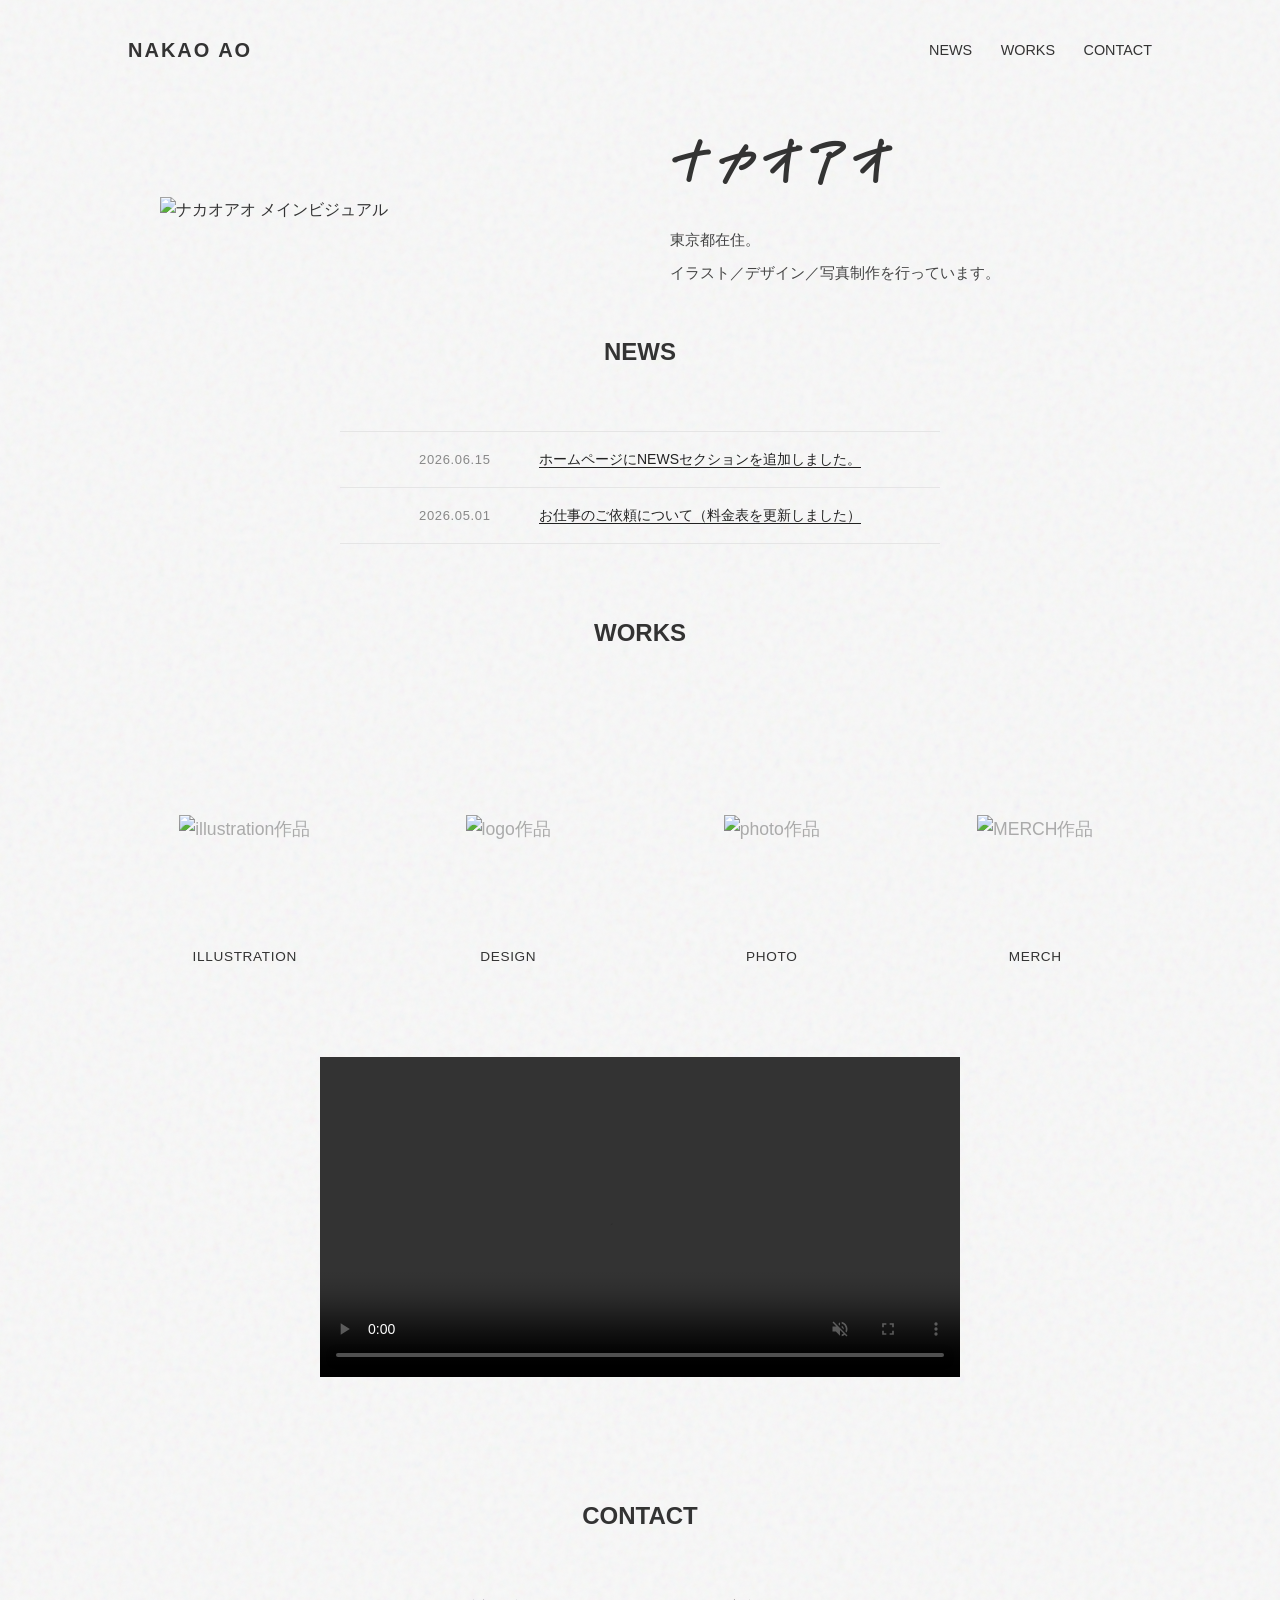
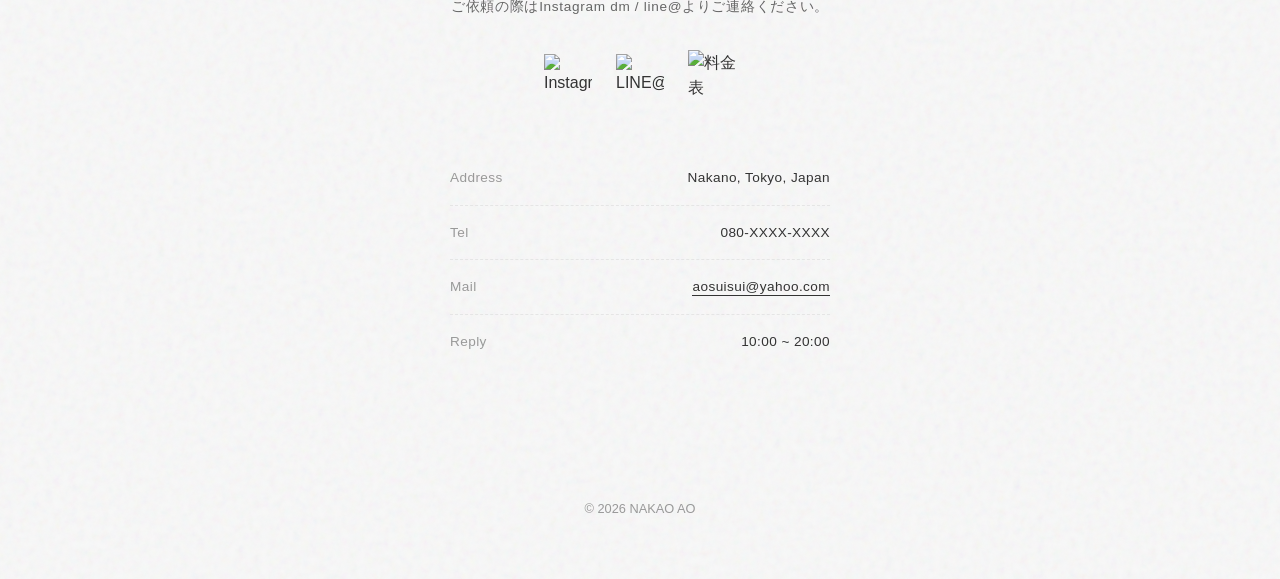
==== index.html @ 47efd1b9 "Add files via upload" ====
<!doctype html>
<html lang="ja">
  <head>
    <meta charset="UTF-8" />
    <meta name="viewport" content="width=device-width, initial-scale=1.0" />
    <title>AO NAKAO</title>
    <link rel="stylesheet" href="style.css" />
  </head>
  <body>
    <!-- ヘッダー -->
    <header class="site-header">
      <div class="logo">NAKAO AO</div>
      <nav class="nav-links">
        <a href="#news">news</a>
        <a href="#works">works</a>
        <a href="#contact">contact</a>
      </nav>
    </header>

    <main>
      <!-- ABOUT / メインビジュアル -->
      <section id="about" class="main-visual-wrapper">
        <div class="mv-left">
          <img src="images/傘.png" alt="ナカオアオ メインビジュアル" />
        </div>
        <div class="mv-right">
          <h1 class="title-font">ナカオアオ</h1>
          <div class="about-content">
            <p>東京都在住。</p>
            <p>イラスト／デザイン／写真制作を行っています。</p>
          </div>
        </div>
      </section>

      <!-- NEWS -->
      <section id="news" class="news-section">
        <h2>NEWS</h2>
        <div class="news-container">
          <div class="news-item">
            <span class="news-date">2026.06.15</span>
            <p class="news-content">
              <a href="news-1.html"
                >ホームページにNEWSセクションを追加しました。</a
              >
            </p>
          </div>
          <div class="news-item">
            <span class="news-date">2026.05.01</span>
            <p class="news-content">
              <a href="price.html"
                >お仕事のご依頼について（料金表を更新しました）</a
              >
            </p>
          </div>
        </div>
      </section>

      <!-- WORKS -->
      <section id="works" class="works-section">
        <h2>WORKS</h2>
        <div class="works-grid">
          <a href="illustration.html" class="grid-item">
            <div class="image-placeholder">
              <img src="images/落書き３.png" alt="illustration作品" />
            </div>
            <span>illustration</span>
          </a>

          <a href="logo.html" class="grid-item">
            <div class="image-placeholder">
              <img src="images/落書き４.png" alt="logo作品" />
            </div>
            <span>design</span>
          </a>
          <a href="photo.html" class="grid-item">
            <div class="image-placeholder">
              <img src="images/落書き５.png" alt="photo作品" />
            </div>
            <span>photo</span>
          </a>
          <a href="merch.html" class="grid-item">
            <div class="image-placeholder">
              <img src="images/落書き6.png" alt="MERCH作品" />
            </div>
            <span>merch</span>
          </a>
        </div>
      </section>

      <div class="video-container">
        <video
          src="images/イラストメイキング.mp4"
          controls
          autoplay
          muted
          playsinline
        ></video>
      </div>
      <!-- CONTACT -->
      <section id="contact" class="contact-section">
        <h2>CONTACT</h2>
        <p class="contact-lead">
          ご依頼の際はInstagram dm / line@よりご連絡ください。
        </p>

        <div class="sns-links">
          <a
            href="https://www.instagram.com/______suisui/"
            class="sns-icon"
            target="_blank"
            rel="noopener noreferrer"
          >
            <img src="images/Instagramロゴ.png" alt="Instagram" />
          </a>
          <a
            href="https://lin.ee/nU6gWAL"
            class="sns-icon"
            target="_blank"
            rel="noopener noreferrer"
          >
            <img src="images/LINEロゴ.png" alt="LINE@" />
          </a>
          <a href="price.html" class="price-link">
            <img src="images/料金ロゴ.png" alt="料金表" />
          </a>
        </div>

        <div class="contact-info-container">
          <table class="info-table">
            <tr>
              <th>Address</th>
              <td>Nakano, Tokyo, Japan</td>
            </tr>
            <tr>
              <th>Tel</th>
              <td>080-XXXX-XXXX</td>
            </tr>
            <tr>
              <th>Mail</th>
              <td>
                <a href="mailto:aosuisui@yahoo.com" class="contact-mail-link"
                  >aosuisui@yahoo.com</a
                >
              </td>
            </tr>
            <tr>
              <th>Reply</th>
              <td>10:00 ~ 20:00</td>
            </tr>
          </table>
        </div>
      </section>
    </main>

    <!-- フッター -->
    <footer class="site-footer">
      <p>&copy; 2026 NAKAO AO</p>
    </footer>
  </body>
</html>
---- style.css ----
/* ==========================================================================
   1. 全体設定（リセットと背景）
   ========================================================================== */
* {
  margin: 0;
  padding: 0;
  box-sizing: border-box;
}

body {
  font-family: "Helvetica Neue", Arial, "Noto Sans JP", sans-serif;
  color: #333333;
  line-height: 1.6;
  padding: 24px 10% 40px 10%;
  background-color: #f8f8f8;
  /* 背景のノイズテクスチャ */
  background-image: url("data:image/svg+xml,%3Csvg viewBox='0 0 200 200' xmlns='http://www.w3.org/2000/svg'%3E%3Cfilter id='noiseFilter'%3E%3CfeTurbulence type='fractalNoise' baseFrequency='0.8' numOctaves='3' stitchTiles='stitch'/%3E%3C/filter%3E%3Crect width='100%25' height='100%25' filter='url(%23noiseFilter)' opacity='0.08'/%3E%3C/svg%3E");
}

a {
  color: inherit;
  text-decoration: none;
}

img {
  max-width: 100%;
  height: auto;
  display: block;
}

/* --- オリジナルフォント設定 --- */
@font-face {
  font-family: "TOKAngleFREE-S5";
  src: url("./font/TOKAngleFREE-S5.ttf") format("truetype");
}

.title-font {
  font-family: "TOKAngleFREE-S5", sans-serif;
}

h2 {
  text-align: center;
  margin-bottom: 60px;
}

/* ==========================================================================
   2. ヘッダー
   ========================================================================== */
.site-header {
  display: flex;
  justify-content: space-between;
  align-items: center;
  padding-top: 10px;
}

.logo {
  font-size: 1.25rem;
  font-weight: bold;
  letter-spacing: 0.1em;
}

.nav-links a {
  margin-left: 24px;
  font-size: 0.9rem;
  text-transform: uppercase;
  transition: opacity 0.3s;
}

.nav-links a:hover {
  opacity: 0.5;
}

/* ==========================================================================
   3. メインビジュアル & ABOUT（左右2カラム）
   ========================================================================== */
.main-visual-wrapper {
  display: flex;
  align-items: center;
  justify-content: center;
  gap: 60px;
  max-width: 1000px;
  margin: 0 auto;
  padding: 60px 20px 40px 20px; /* 下側の余白を調整 */
}

.mv-left {
  flex: 1;
  max-width: 450px;
}

.mv-right {
  flex: 1;
  text-align: left;
}

/* メインタイトル 「ナカオアオ」 */
.mv-right .title-font {
  font-size: 3.5rem;
  font-weight: bold;
  color: #333333;
  letter-spacing: 0.1em;
  margin-bottom: 35px; /* ABOUTとの間の余白 */
  line-height: 1.2;
}

/* ABOUT セクションの中身 */
.about-content p {
  font-size: 0.95rem;
  margin-bottom: 8px;
  color: #444;
}

/* ==========================================================================
   4. 各共通セクション設定
   ========================================================================== */
section {
  padding: 70px 0; /* 縦の全体的な余白バランスを均等に */
}

/* --- NEWSセクション --- */
#news {
  max-width: 640px;
  margin: 0 auto;
  padding: 0 20px;
}

.news-item {
  display: flex;
  align-items: baseline;
  padding: 16px 0;
  justify-content: center; /* ←これを追加して中央配置にします */
  border-bottom: 1px solid #e5e5e5;
}

.news-item:first-of-type {
  border-top: 1px solid #e5e5e5;
}

.news-date {
  font-size: 13px;
  letter-spacing: 0.05em;
  color: #888;
  width: 120px; /* 日付の幅を少し広げて見やすく */
  flex-shrink: 0;
}

.news-content {
  font-size: 14px;
  line-height: 1.6;
  color: #222;
}

.news-content a {
  border-bottom: 1px solid #222;
  transition: opacity 0.3s;
}

.news-content a:hover {
  opacity: 0.6;
}

/* ==========================================================================
   5. WORKS（4列グリッド）
   ========================================================================== */
.works-grid {
  display: grid;
  grid-template-columns: repeat(4, 1fr);
  gap: 30px;
}

/* 通常時の見た目は変えず、transitionのみ滑らかな「ふわっと」アニメーションに統合 */
.grid-item {
  display: block;
  transition: all 0.6s cubic-bezier(0.16, 1, 0.3, 1);
}

/* ホバー時の動きを「少しの浮遊感・微拡大・薄い影」の上品なエフェクトに統合 */
.grid-item:hover {
  transform: translateY(-8px) scale(1.02);
  box-shadow: 0 10px 20px rgba(0, 0, 0, 0.05);
}

.image-placeholder {
  width: 100%;
  aspect-ratio: 1 / 1;
  background-color: transparent; /* 💡 #f0f0f0 から transparent（透明）に変更 */
  display: flex;
  justify-content: center;
  align-items: center;
  color: #aaa;
  font-weight: 500;
  font-size: 1.1rem;
  border-radius: 8px;
}

.grid-item span {
  display: block; /* インライン要素からブロック要素に変更（これで横幅が広がります） */
  font-size: 0.85rem;
  letter-spacing: 0.05em;
  text-transform: uppercase;
  text-align: center; /* 広がった横幅の中で中央寄せが効くようになります */
}

/* WORKS全体のセクション */
section:has(.works-grid) {
  margin-bottom: 20px; /* 下側の余白を狭くする（元が80pxなどの場合） */
  padding-bottom: 0; /* 内側の余白もリセットしてみる */
}

/* ==========================================================================
   6. CONTACT
   ========================================================================== */
.contact-lead {
  margin-bottom: 32px;
  font-size: 0.85rem;
  letter-spacing: 0.05em;
  color: #666;
  text-align: center;
}

.sns-links {
  display: flex;
  justify-content: center;
  align-items: center;
  gap: 24px;
  margin-bottom: 50px;
}

.sns-links a {
  transition: opacity 0.3s ease;
}

.sns-links a:hover {
  opacity: 0.6;
}

.sns-links a img {
  width: 48px;
}

.contact-info-container {
  max-width: 400px;
  margin: 0 auto;
  padding: 0 10px;
}

.info-table {
  width: 100%;
  border-collapse: collapse;
}

.info-table tr {
  display: flex;
  justify-content: space-between;
  padding: 16px 0;
  border-bottom: 1px dashed #e5e5e5;
}

.info-table tr:last-child {
  border-bottom: none;
}

.info-table th,
.info-table td {
  padding: 0;
  font-size: 0.85rem;
  letter-spacing: 0.03em;
}

.info-table th {
  font-weight: 500;
  color: #999;
}

.info-table td {
  color: #333;
}

.contact-mail-link {
  color: #333;
  border-bottom: 1px solid #333;
  padding-bottom: 1px;
  transition: opacity 0.3s;
}

.contact-mail-link:hover {
  opacity: 0.6;
}

/* ==========================================================================
   7. フッター
   ========================================================================== */
.site-footer {
  text-align: center;
  padding: 60px 0 20px;
  font-size: 0.8rem;
  color: #999;
}

/* ==========================================================================
  動画
   ========================================================================== */
.video-container {
  display: flex;
  justify-content: center; /* 横方向の真ん中寄せ */
  margin: 50px 0; /* 上下に少し余白を作る */
  width: 100%; /* 横幅いっぱいに広げて中央の基準にする */
  padding-top: 40px;
}

.video-container video {
  display: block;
  width: 640px; /* パソコンで見るときのちょうどいい横幅 */
  max-width: 90%; /* スマホなどの画面が狭いときは画面幅の90%に自動縮小 */
  height: auto; /* 縦横比を崩さない */
}

/* ==========================================================================
   8. レスポンシブ対応（スマホ・タブレット：画面幅 768px 以下）
   ========================================================================== */
@media (max-width: 768px) {
  body {
    padding: 20px 5%;
  }

  body h2 {
    font-size: 1.2rem;
  }

  .site-footer {
    padding: 0 20px;
  }

  .site-header {
    padding-top: 30px;
    flex-direction: column;
    gap: 16px;
  }

  .nav-links a {
    margin: 0 10px;
  }

  .main-visual-wrapper {
    flex-direction: column;
    text-align: center;
    gap: 30px;
    padding: 40px 20px;
  }

  .mv-right {
    text-align: center;
  }

  .mv-right .title-font {
    font-size: 2.5rem;
    margin-bottom: 25px;
  }

  .works-grid {
    grid-template-columns: repeat(2, 1fr);
    gap: 20px;
  }

  .gallery-section .works-grid {
    display: flex !important;
    flex-wrap: wrap !important;
    gap: 20px 16px !important;
    padding: 0 10px;
    justify-content: center;
  }

  .gallery-section .work-item {
    flex: 0 0 calc(50% - 8px);
    max-width: none;
  }

  .gallery-section .work-item img {
    width: 100%;
    height: auto;
  }
}

@media (max-width: 768px) {
  .slider-container {
    display: none !important;
  }
}

/* ==========================================================================
   9. ギャラリーページ専用追加スタイル
   ========================================================================== */
.slider-container {
  display: flex;
  align-items: center;
  justify-content: center;
  gap: 12px;
  margin: 20px 0 50px 0;
}

.slider-label {
  font-size: 0.75rem;
  letter-spacing: 0.15em;
  color: #888;
  font-weight: bold;
}

#size-slider {
  -webkit-appearance: none;
  appearance: none;
  width: 250px;
  height: 1px;
  background: #000;
  outline: none;
}

#size-slider::-webkit-slider-thumb {
  -webkit-appearance: none;
  appearance: none;
  width: 14px;
  height: 14px;
  border-radius: 50%;
  background: #fff;
  border: 1px solid #000;
  cursor: pointer;
  transition: transform 0.1s ease;
}

#size-slider::-webkit-slider-thumb:hover {
  transform: scale(1.1);
}

.gallery-section .works-grid {
  display: flex;
  flex-wrap: wrap;
  justify-content: center;
  gap: 40px 30px;
  max-width: 1200px;
  margin: 0 auto;
  padding: 0 20px;
}

.gallery-section .work-item {
  display: flex;
  flex-direction: column;
  align-items: center;
  width: 250px;
  text-align: center;
  transition: width 0.05s ease-out;
}

.gallery-section .work-item img {
  width: 100%;
  object-fit: contain;
  margin-bottom: 12px;
}

.gallery-section .work-item p {
  font-size: 0.8rem;
  color: #666;
  letter-spacing: 0.05em;
  margin: 0;
}
/* ==========================================
   拡大表示（モーダル）を画面に固定するスタイル
   ========================================== */

/* 1. 背景を画面いっぱいに広げて固定（最前面へ） */
.modal {
  position: fixed; /* スクロールしても画面に固定 */
  top: 0;
  left: 0;
  width: 100vw;
  height: 100vh;
  /* 💡 背景を白っぽい半透明に変更（元の画面がうっすら透ける上品な白です） */
  background-color: rgba(245, 245, 245, 0.95);
  z-index: 9999; /* 他のすべての要素より手前に表示 */

  /* 💡 最初（ページを開いた瞬間）は完全に非表示にします */
  display: none;

  justify-content: center;
  align-items: center;
}

/* 2. 拡大画像のサイズ制限（画面からはみ出さないように） */
.modal-content {
  max-width: 80vw;
  max-height: 80vh;
  object-fit: contain; /* 縦横比を崩さずに収める */
  box-shadow: 0 10px 40px rgba(0, 0, 0, 0.1); /* 白背景に合わせて影を優しく調整 */
}

/* 3. 閉じる「×」ボタン（右上に配置） */
.modal .close-btn {
  position: absolute;
  top: 30px;
  right: 40px;
  font-size: 40px;
  color: #000000; /* 💡 閉じるボタンも黒に変更して見やすく */
  cursor: pointer;
  line-height: 1;
  transition: transform 0.2s;
}
.modal .close-btn:hover {
  transform: scale(1.2); /* ホバー時に少し大きく */
}

/* 4. 左右の矢印ボタン（画面の左右中央に配置） */
.modal .prev-btn,
.modal .next-btn {
  position: absolute;
  top: 50%;
  transform: translateY(-50%); /* 完全に上下中央に揃える */
  font-size: 50px;
  color: #000000; /* 💡 矢印の色を黒に変更 */
  cursor: pointer;
  padding: 20px;
  user-select: none; /* テキスト選択されないように */
  transition: opacity 0.2s;
}

.modal .prev-btn {
  left: 40px;
}
.modal .next-btn {
  right: 40px;
}

.modal .prev-btn:hover,
.modal .next-btn:hover {
  opacity: 0.4; /* ホバー時に少し薄くする */
}
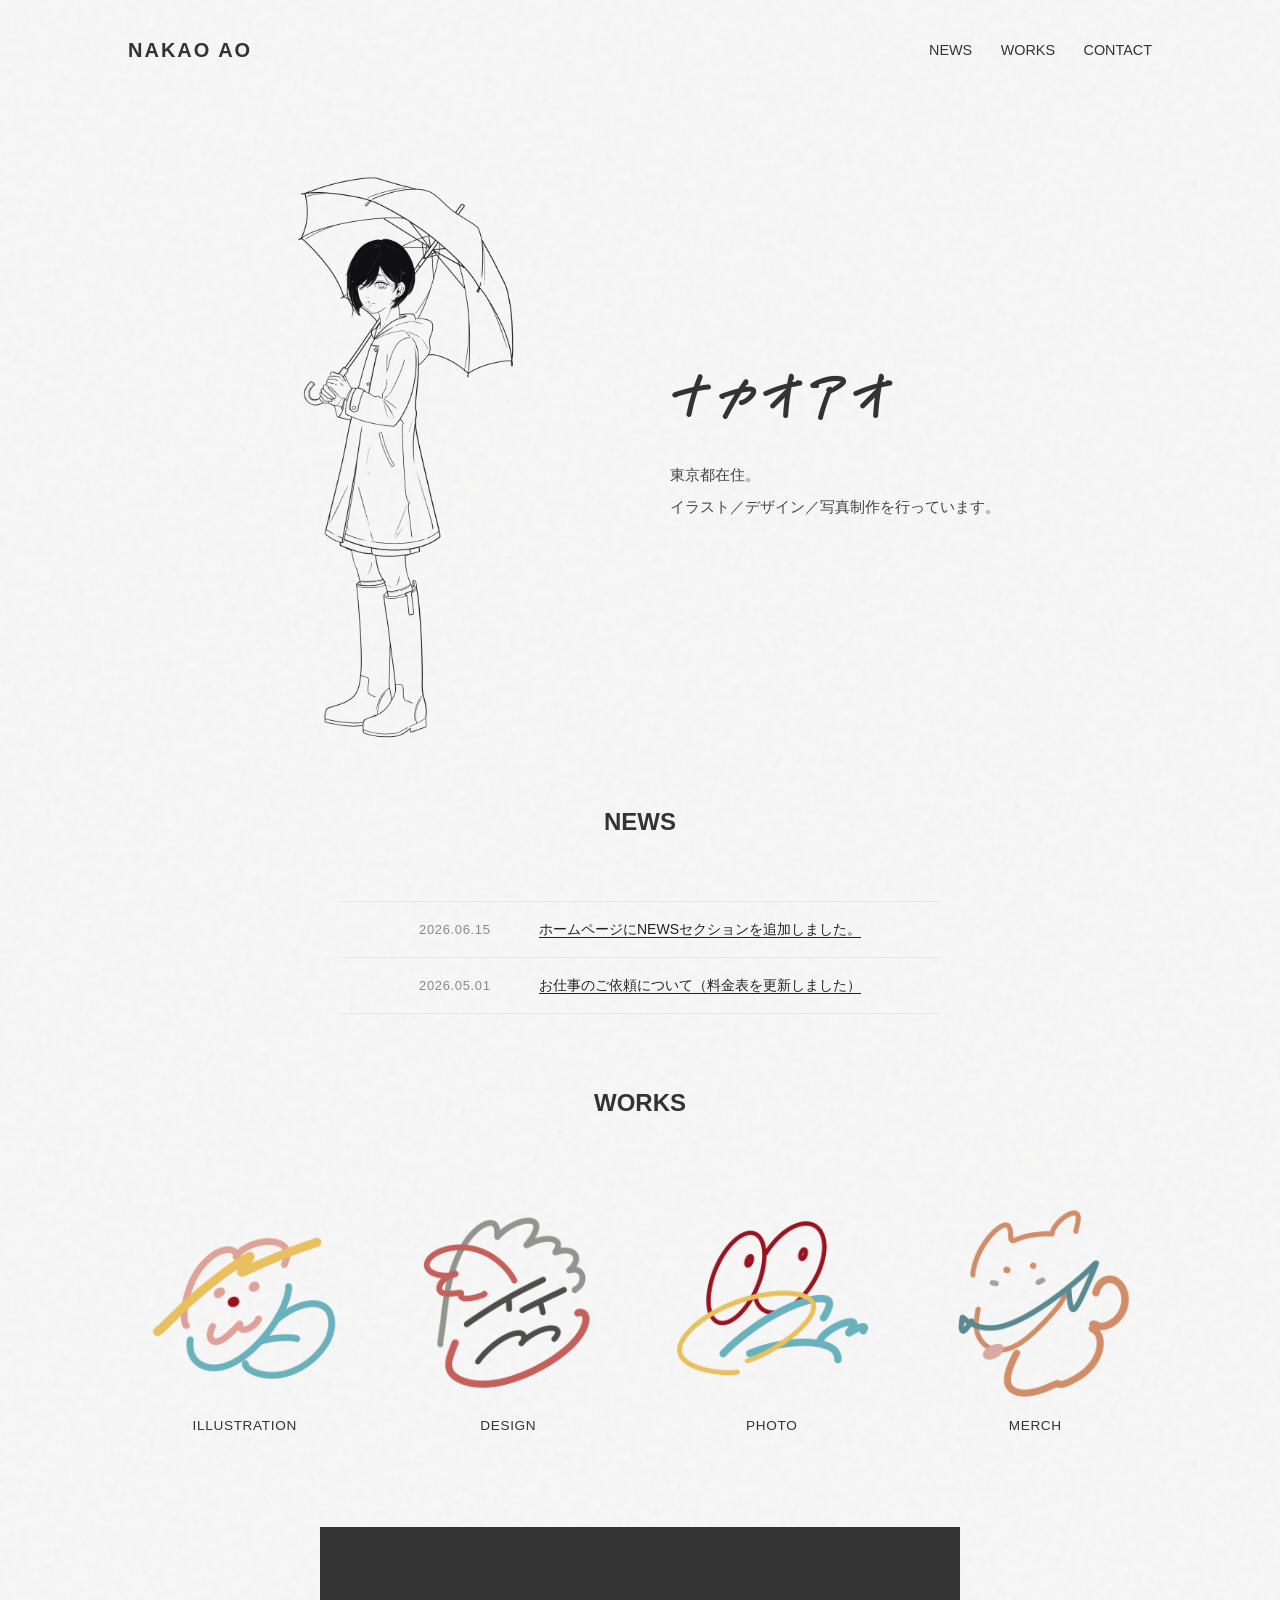
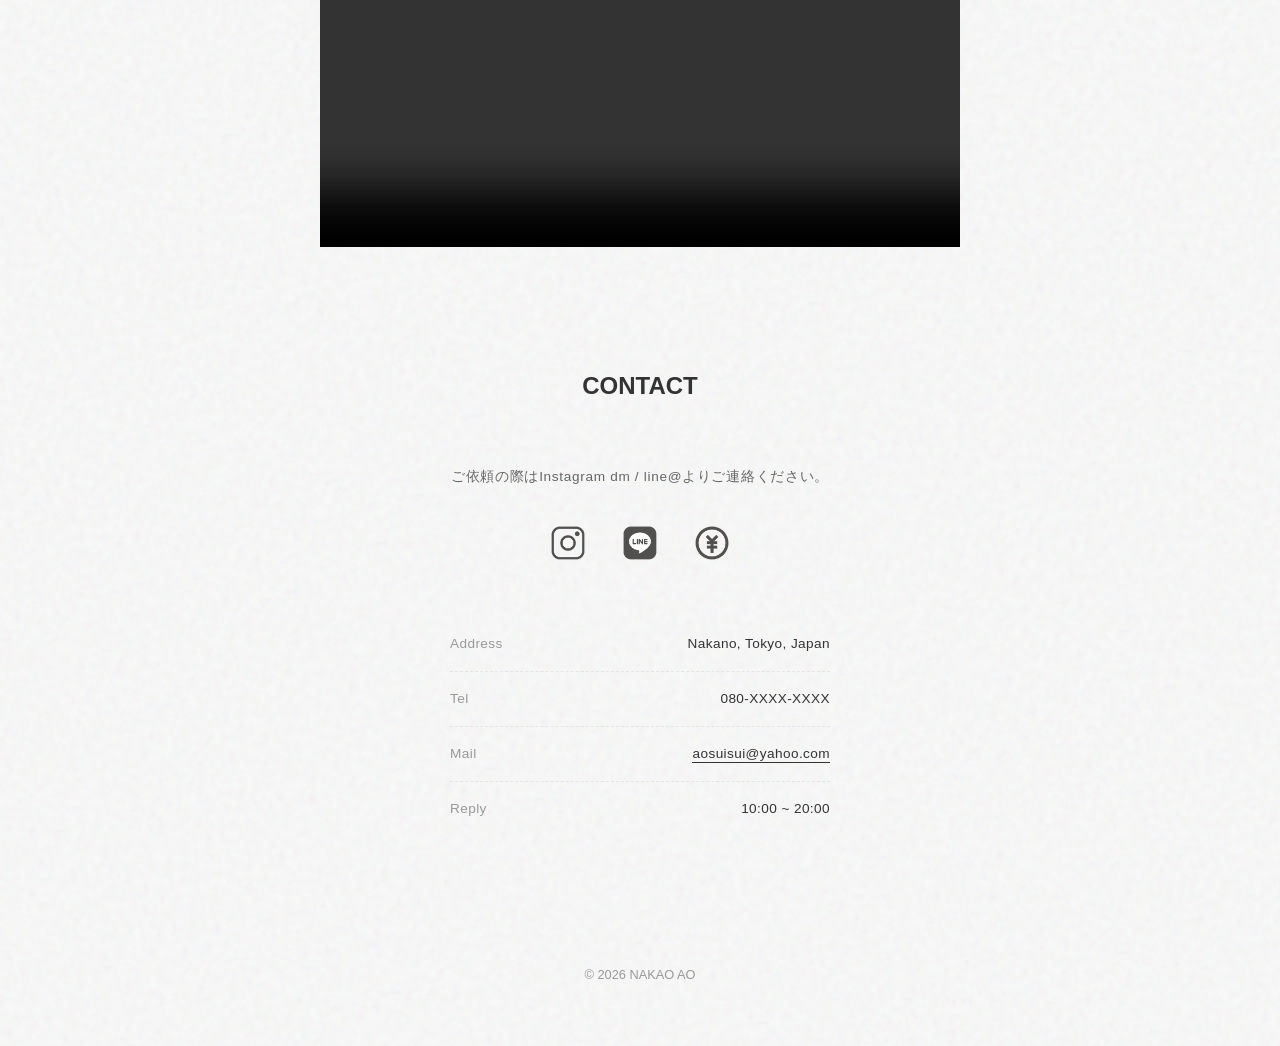
==== commit d99da16c: "Add files via upload" ====
--- a/index.html
+++ b/index.html
@@ -5,6 +5,7 @@
     <meta name="viewport" content="width=device-width, initial-scale=1.0" />
     <title>AO NAKAO</title>
     <link rel="stylesheet" href="style.css" />
+    <link rel="icon" type="image/png" href="images/ファビコン.png" />
   </head>
   <body>
     <!-- ヘッダー -->
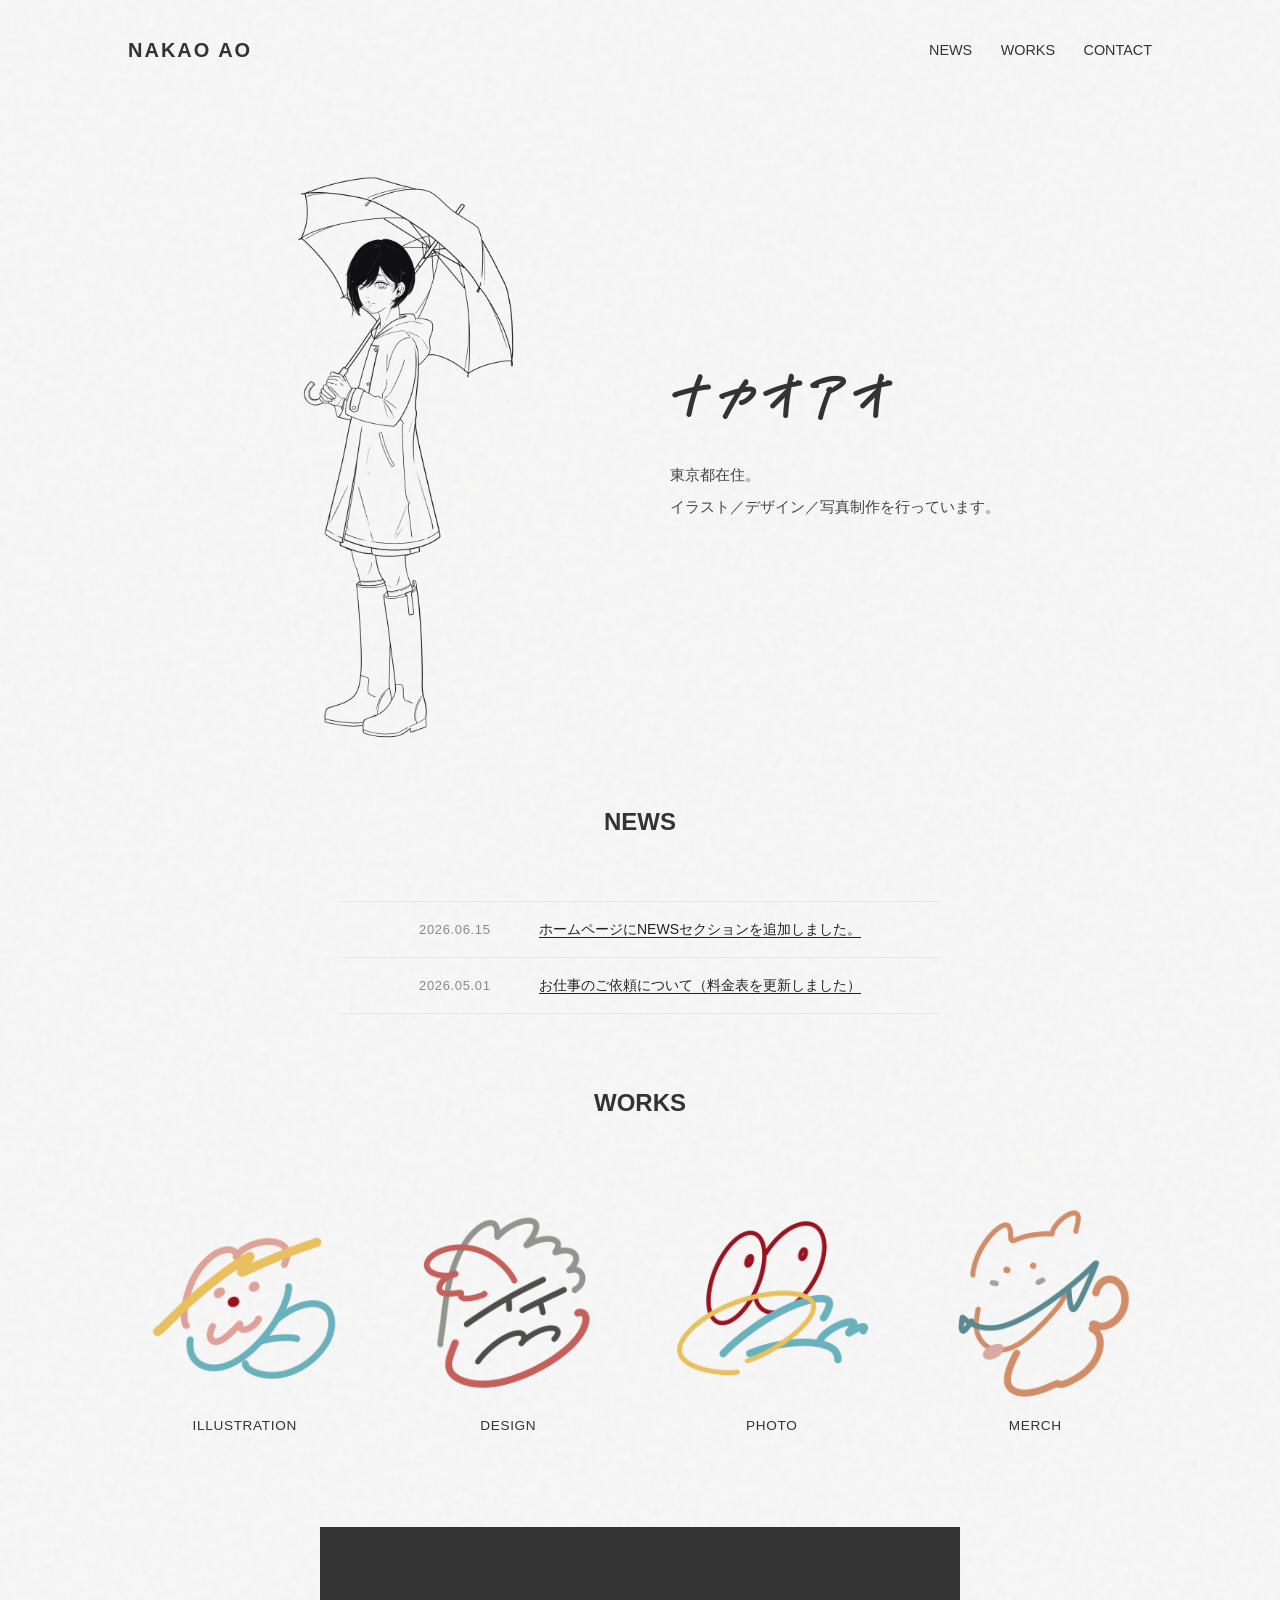
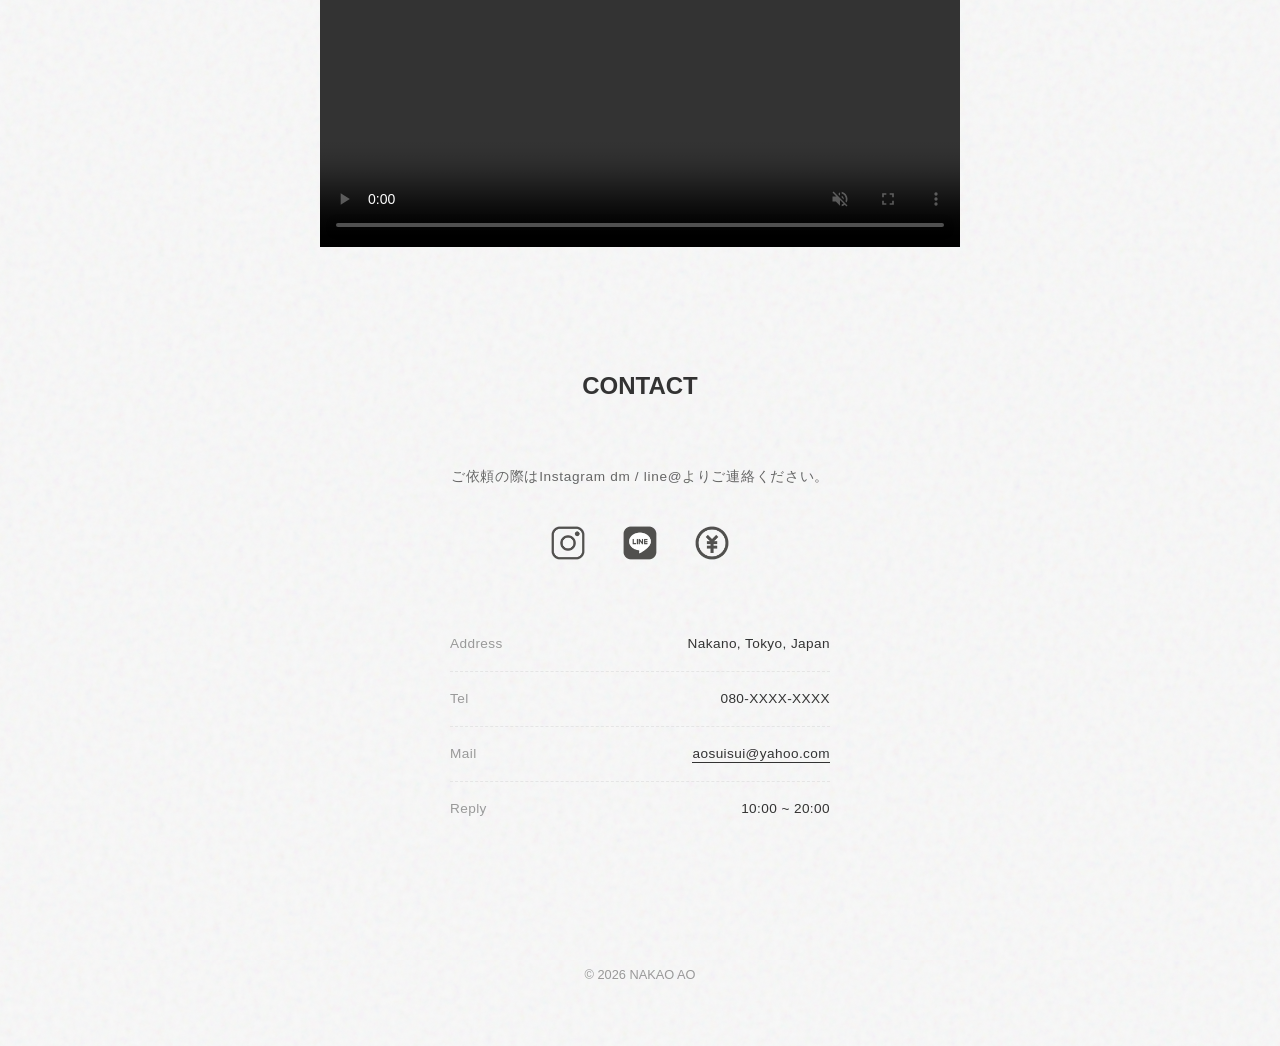
==== commit a2ec2186: "Integrate Google Analytics tracking code Added Google Analytics tracking code to the head section." ====
--- a/index.html
+++ b/index.html
@@ -6,6 +6,15 @@
     <title>AO NAKAO</title>
     <link rel="stylesheet" href="style.css" />
     <link rel="icon" type="image/png" href="images/ファビコン.png" />
+    <!-- Google tag (gtag.js) -->
+<script async src="https://www.googletagmanager.com/gtag/js?id=G-XB3408KX3V"></script>
+<script>
+  window.dataLayer = window.dataLayer || [];
+  function gtag(){dataLayer.push(arguments);}
+  gtag('js', new Date());
+
+  gtag('config', 'G-XB3408KX3V');
+</script>
   </head>
   <body>
     <!-- ヘッダー -->
